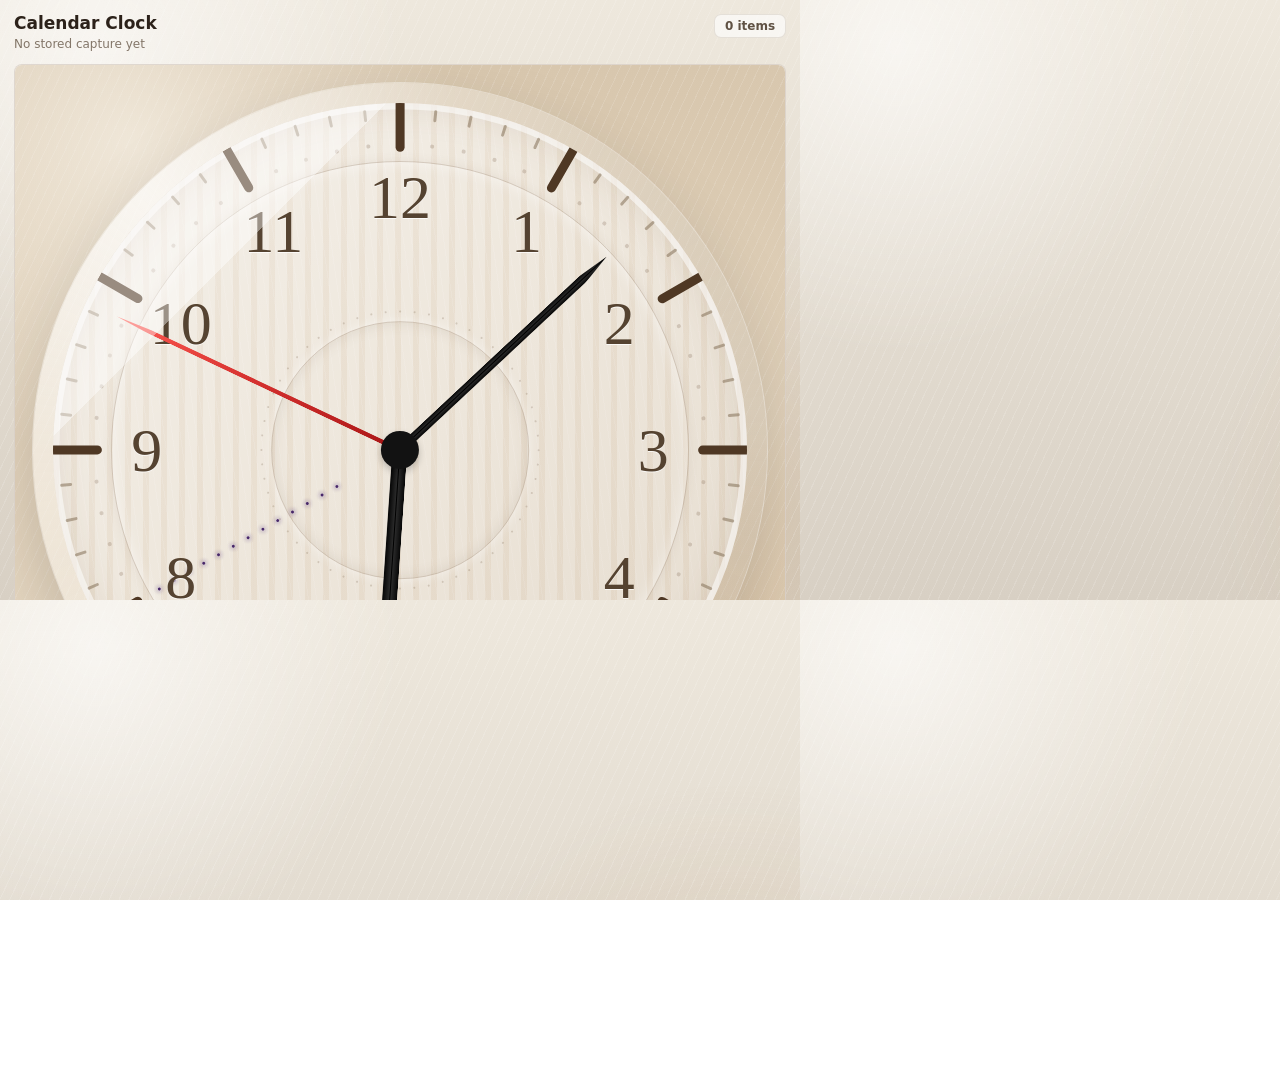
==== src/action-popup/action-popup.html @ 37500a03 "Initial public release" ====
<!DOCTYPE html>
<html lang="en">
<head>
    <meta charset="UTF-8" />
    <meta name="viewport" content="width=device-width, initial-scale=1.0" />
    <title>Calendar Clock Snapshot</title>
    <link rel="stylesheet" href="action-popup.css" />
</head>
<body>
    <main class="popup-shell" aria-label="Calendar Clock stored snapshot">
        <header class="popup-header">
            <div>
                <h1>Calendar Clock</h1>
                <p id="snapshotStatus">Stored snapshot</p>
            </div>
            <span class="snapshot-pill" id="snapshotCount">0 items</span>
        </header>

        <section class="clock-preview" aria-label="Miniature stored clock">
            <iframe
                title="Miniature Calendar Clock snapshot"
                src="../clock/popup.html?embedded=1&amp;actionPopup=1"
            ></iframe>
        </section>

        <section class="snapshot-warning" aria-live="polite">
            This popup uses the last stored Calendar and Tasks snapshot. If Google Calendar or Tasks has not been opened recently, these items may be outdated.
        </section>

        <section class="snapshot-meta" aria-label="Snapshot details">
            <div>
                <span>Last capture</span>
                <strong id="lastUpdated">Never</strong>
            </div>
            <div>
                <span>Calendar</span>
                <strong id="calendarCount">0</strong>
            </div>
            <div>
                <span>Tasks</span>
                <strong id="taskCount">0</strong>
            </div>
        </section>

        <section class="task-section" aria-label="Stored tasks and events">
            <div class="section-title">Stored tasks and events</div>
            <div class="task-list" id="taskList"></div>
        </section>

        <footer class="popup-footer">
            <button type="button" id="openCalendarButton">Open Google Calendar</button>
        </footer>
    </main>
    <script src="action-popup.js"></script>
</body>
</html>
---- src/action-popup/action-popup.css ----
*,
*::before,
*::after {
    box-sizing: border-box;
}

html,
body {
    width: 800px;
    height: 600px;
    margin: 0;
}

html {
    overflow: hidden;
}

body {
    overflow-x: hidden;
    overflow-y: auto;
    color: #2c221a;
    background:
        repeating-linear-gradient(115deg, rgba(255, 255, 255, .14) 0 1px, transparent 1px 9px),
        radial-gradient(circle at 12% 8%, rgba(255, 255, 255, .62), transparent 34%),
        radial-gradient(circle at 92% 84%, rgba(184, 141, 90, .22), transparent 36%),
        linear-gradient(180deg, #eee8dd 0%, #d8d0c4 100%);
    font-family: Inter, Outfit, system-ui, -apple-system, BlinkMacSystemFont, "Segoe UI", sans-serif;
}

button {
    font: inherit;
}

.popup-shell {
    display: grid;
    grid-template-areas:
        "header"
        "preview"
        "warning"
        "meta"
        "tasks"
        "footer";
    grid-template-columns: minmax(0, 1fr);
    grid-template-rows: auto auto auto auto auto auto;
    gap: 12px;
    width: 100%;
    min-height: 600px;
    padding: 14px;
}

.popup-header {
    grid-area: header;
    display: flex;
    align-items: start;
    justify-content: space-between;
    gap: 12px;
}

.popup-header h1 {
    margin: 0;
    font-size: 17px;
    line-height: 1.15;
    font-weight: 750;
    letter-spacing: 0;
}

.popup-header p {
    margin: 3px 0 0;
    color: rgba(71, 53, 35, .66);
    font-size: 12px;
    line-height: 1.25;
}

.snapshot-pill {
    flex: 0 0 auto;
    min-width: 72px;
    padding: 5px 8px;
    border: 1px solid rgba(110, 85, 61, .14);
    border-radius: 7px;
    background: rgba(255, 255, 255, .62);
    color: rgba(62, 45, 29, .82);
    font-size: 12px;
    font-weight: 700;
    line-height: 1;
    text-align: center;
}

.clock-preview {
    grid-area: preview;
    width: 100%;
    aspect-ratio: 1 / 1;
    min-height: 0;
    overflow: hidden;
    border: 1px solid rgba(110, 85, 61, .18);
    border-radius: 8px;
    background: rgba(248, 246, 241, .72);
    box-shadow: inset 0 0 0 1px rgba(255, 255, 255, .36);
}

.clock-preview iframe {
    display: block;
    width: 100%;
    height: 100%;
    border: 0;
    pointer-events: none;
}

.snapshot-warning {
    grid-area: warning;
    padding: 8px 9px;
    border: 1px solid rgba(176, 119, 32, .28);
    border-radius: 8px;
    background: rgba(255, 246, 225, .72);
    color: rgba(86, 57, 17, .88);
    font-size: 12px;
    line-height: 1.35;
}

.snapshot-meta {
    grid-area: meta;
    display: grid;
    grid-template-columns: repeat(3, minmax(0, 1fr));
    gap: 9px;
}

.snapshot-meta div {
    min-width: 0;
    padding: 7px;
    border: 1px solid rgba(110, 85, 61, .12);
    border-radius: 8px;
    background: rgba(255, 255, 255, .54);
}

.snapshot-meta span,
.section-title {
    display: block;
    color: rgba(110, 85, 61, .62);
    font-size: 9px;
    font-weight: 800;
    letter-spacing: .7px;
    line-height: 1.15;
    text-transform: uppercase;
}

.snapshot-meta strong {
    display: block;
    min-width: 0;
    margin-top: 3px;
    overflow: hidden;
    color: rgba(45, 33, 22, .92);
    font-size: 12px;
    line-height: 1.2;
    text-overflow: ellipsis;
    white-space: nowrap;
}

.task-section {
    grid-area: tasks;
    display: grid;
    grid-template-rows: auto auto;
    gap: 7px;
    min-height: 0;
}

.task-list {
    display: grid;
    align-content: start;
    gap: 6px;
    min-height: 0;
    overflow: visible;
    padding-right: 2px;
}

.snapshot-date-label {
    margin: 4px 1px -1px;
    color: rgba(110, 85, 61, .7);
    font-size: 10px;
    font-weight: 800;
    letter-spacing: .35px;
    line-height: 1.2;
    text-transform: uppercase;
}

.task-row {
    display: grid;
    grid-template-columns: 10px minmax(0, 1fr) auto;
    align-items: center;
    gap: 7px;
    padding: 6px 7px;
    border: 1px solid rgba(110, 85, 61, .10);
    border-radius: 7px;
    background: rgba(255, 255, 255, .46);
}

.task-dot {
    width: 10px;
    height: 10px;
    border-radius: 50%;
    background: var(--item-color, #b88d5a);
}

.task-title {
    min-width: 0;
    overflow: hidden;
    color: rgba(35, 28, 20, .94);
    font-size: 12px;
    font-weight: 650;
    line-height: 1.2;
    text-overflow: ellipsis;
    white-space: nowrap;
}

.task-time {
    color: rgba(70, 51, 32, .66);
    font-size: 11px;
    line-height: 1.2;
    white-space: nowrap;
}

.empty-state {
    padding: 10px;
    border: 1px dashed rgba(110, 85, 61, .2);
    border-radius: 8px;
    color: rgba(70, 51, 32, .66);
    background: rgba(255, 255, 255, .36);
    font-size: 12px;
    line-height: 1.35;
}

.popup-footer {
    grid-area: footer;
    display: flex;
}

.popup-footer button {
    width: 100%;
    height: 32px;
    border: 0;
    border-radius: 8px;
    background: #b88d5a;
    color: white;
    cursor: pointer;
    font-size: 12px;
    font-weight: 750;
}

.popup-footer button:hover {
    background: #a3794b;
}
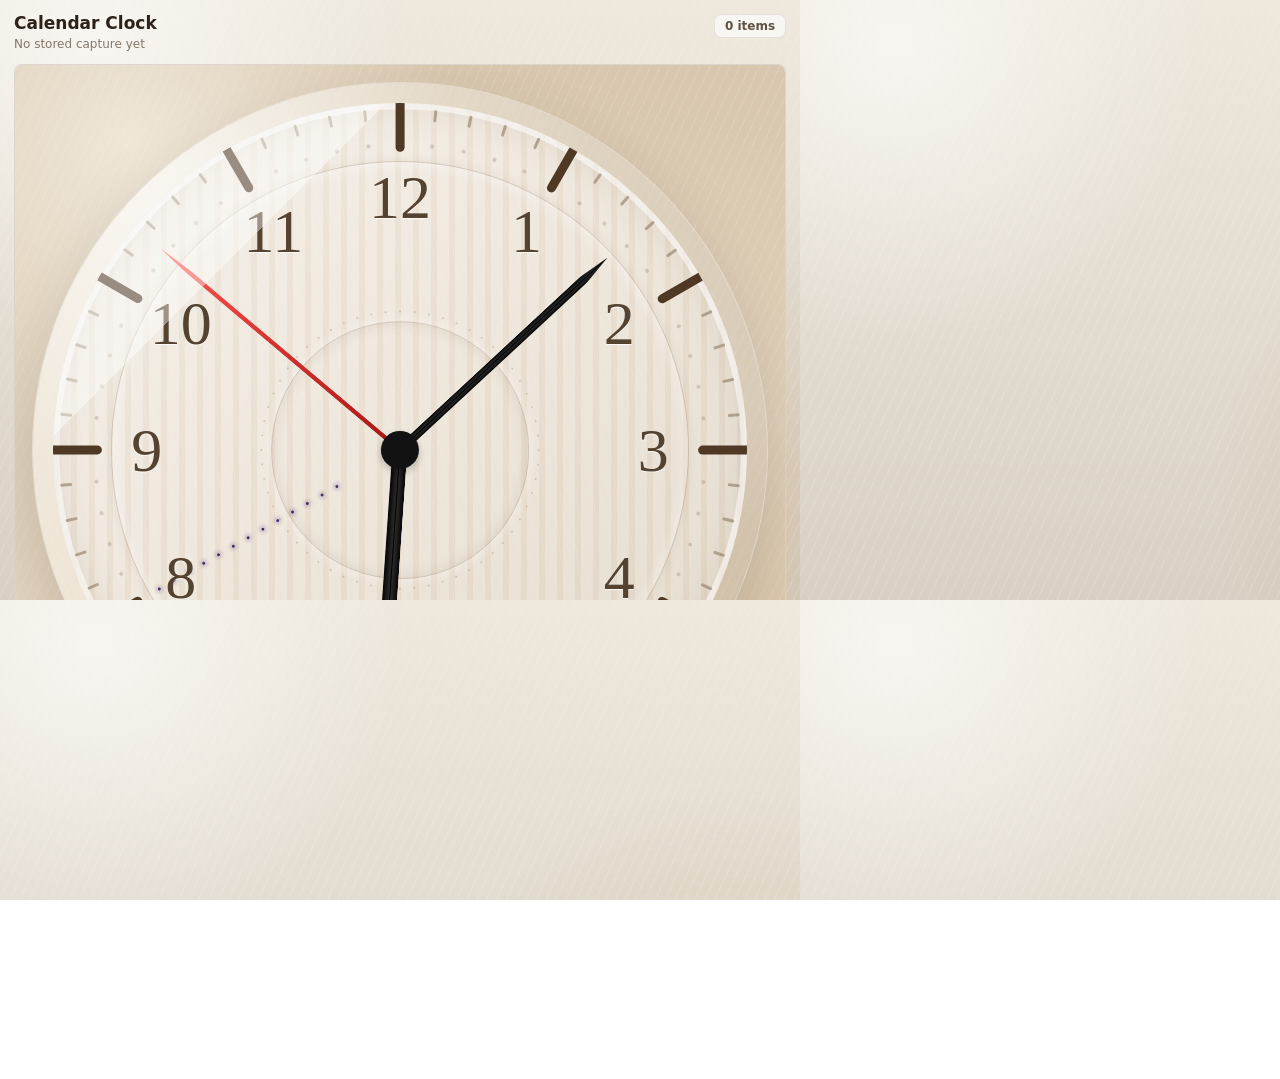
==== commit 29884767: "Resolve calendar feed technical debt" ====
--- a/src/action-popup/action-popup.html
+++ b/src/action-popup/action-popup.html
@@ -51,6 +51,7 @@
             <button type="button" id="openCalendarButton">Open Google Calendar</button>
         </footer>
     </main>
+    <script src="../temporal-projection/temporal-projection.js"></script>
     <script src="action-popup.js"></script>
 </body>
 </html>
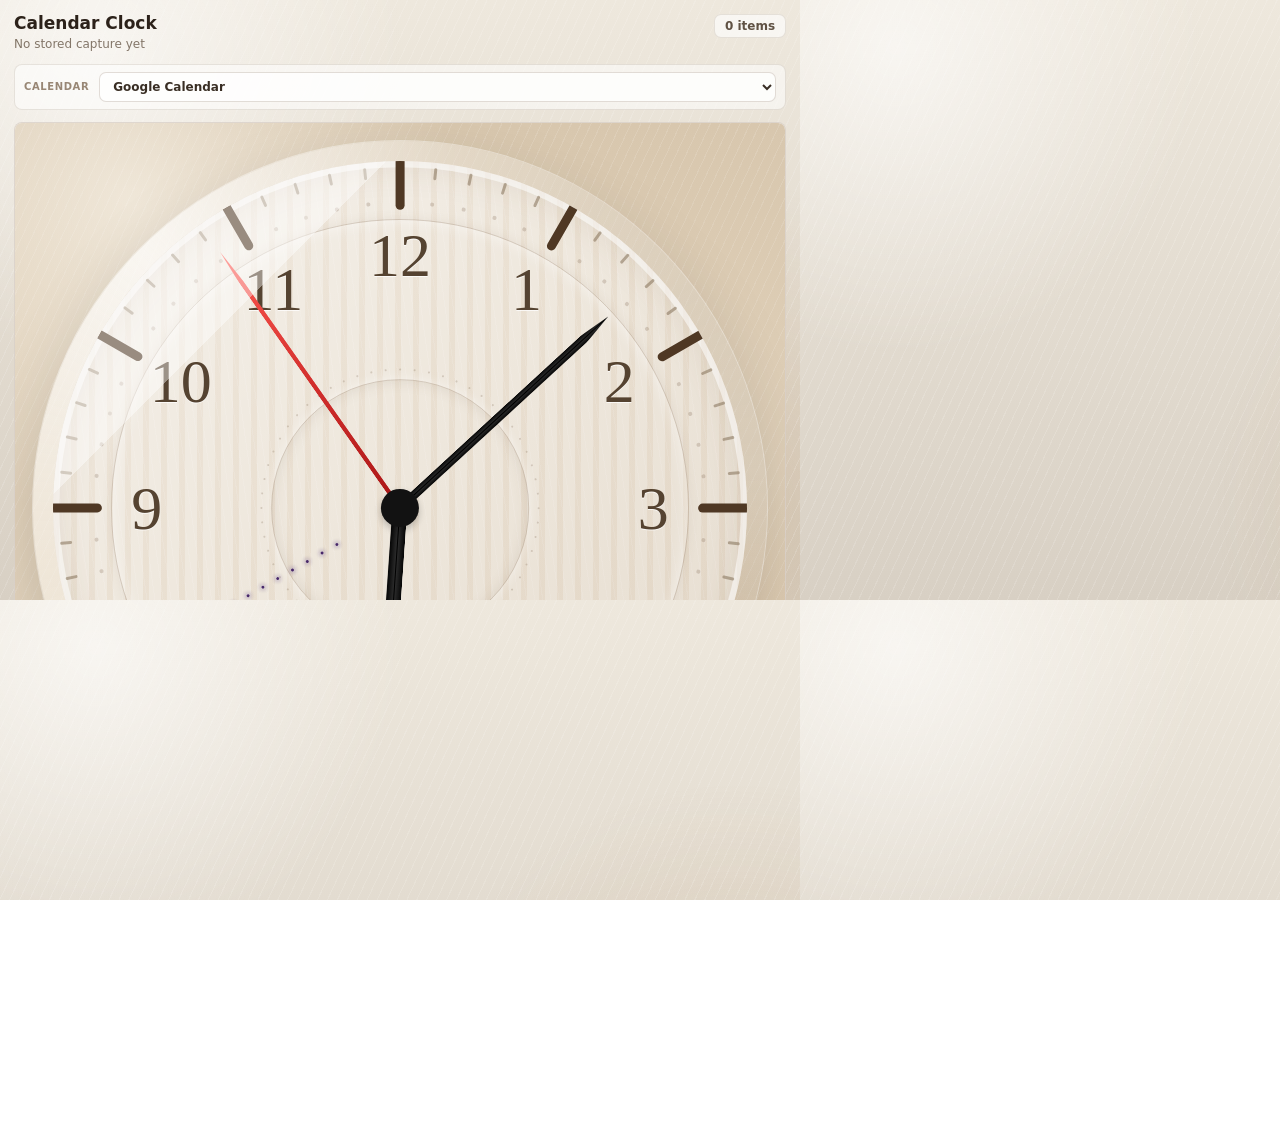
==== commit 0abd38ca: "Add Outlook Calendar provider support Outlook Web joins Google Calendar as a provider with its own s" ====
--- a/src/action-popup/action-popup.html
+++ b/src/action-popup/action-popup.html
@@ -16,14 +16,23 @@
             <span class="snapshot-pill" id="snapshotCount">0 items</span>
         </header>
 
+        <section class="provider-picker" aria-label="Calendar snapshot source">
+            <label for="calendarProvider">Calendar</label>
+            <select id="calendarProvider">
+                <option value="google">Google Calendar</option>
+                <option value="outlook">Outlook Calendar</option>
+            </select>
+        </section>
+
         <section class="clock-preview" aria-label="Miniature stored clock">
             <iframe
+                id="clockPreviewFrame"
                 title="Miniature Calendar Clock snapshot"
-                src="../clock/popup.html?embedded=1&amp;actionPopup=1"
+                src="../clock/popup.html?embedded=1&amp;actionPopup=1&amp;provider=google"
             ></iframe>
         </section>
 
-        <section class="snapshot-warning" aria-live="polite">
+        <section class="snapshot-warning" id="snapshotWarning" aria-live="polite">
             This popup uses the last stored Calendar and Tasks snapshot. If Google Calendar or Tasks has not been opened recently, these items may be outdated.
         </section>
 
@@ -43,7 +52,7 @@
         </section>
 
         <section class="task-section" aria-label="Stored tasks and events">
-            <div class="section-title">Stored tasks and events</div>
+            <div class="section-title" id="snapshotListTitle">Stored tasks and events</div>
             <div class="task-list" id="taskList"></div>
         </section>
 
@@ -51,6 +60,7 @@
             <button type="button" id="openCalendarButton">Open Google Calendar</button>
         </footer>
     </main>
+    <script src="../providers/provider-registry.js"></script>
     <script src="../temporal-projection/temporal-projection.js"></script>
     <script src="action-popup.js"></script>
 </body>
--- a/src/action-popup/action-popup.css
+++ b/src/action-popup/action-popup.css
@@ -35,13 +35,14 @@
     display: grid;
     grid-template-areas:
         "header"
+        "provider"
         "preview"
         "warning"
         "meta"
         "tasks"
         "footer";
     grid-template-columns: minmax(0, 1fr);
-    grid-template-rows: auto auto auto auto auto auto;
+    grid-template-rows: auto auto auto auto auto auto auto;
     gap: 12px;
     width: 100%;
     min-height: 600px;
@@ -83,6 +84,44 @@
     font-weight: 700;
     line-height: 1;
     text-align: center;
+}
+
+.provider-picker {
+    grid-area: provider;
+    display: grid;
+    grid-template-columns: auto minmax(0, 1fr);
+    align-items: center;
+    gap: 10px;
+    padding: 7px 9px;
+    border: 1px solid rgba(110, 85, 61, .14);
+    border-radius: 8px;
+    background: rgba(255, 255, 255, .54);
+}
+
+.provider-picker label {
+    color: rgba(110, 85, 61, .7);
+    font-size: 10px;
+    font-weight: 800;
+    letter-spacing: .6px;
+    text-transform: uppercase;
+}
+
+.provider-picker select {
+    width: 100%;
+    height: 30px;
+    padding: 0 30px 0 9px;
+    border: 1px solid rgba(110, 85, 61, .2);
+    border-radius: 7px;
+    color: rgba(45, 33, 22, .94);
+    background: rgba(255, 255, 255, .78);
+    font: inherit;
+    font-size: 12px;
+    font-weight: 700;
+}
+
+.provider-picker select:focus-visible {
+    outline: 2px solid rgba(184, 141, 90, .6);
+    outline-offset: 2px;
 }
 
 .clock-preview {
